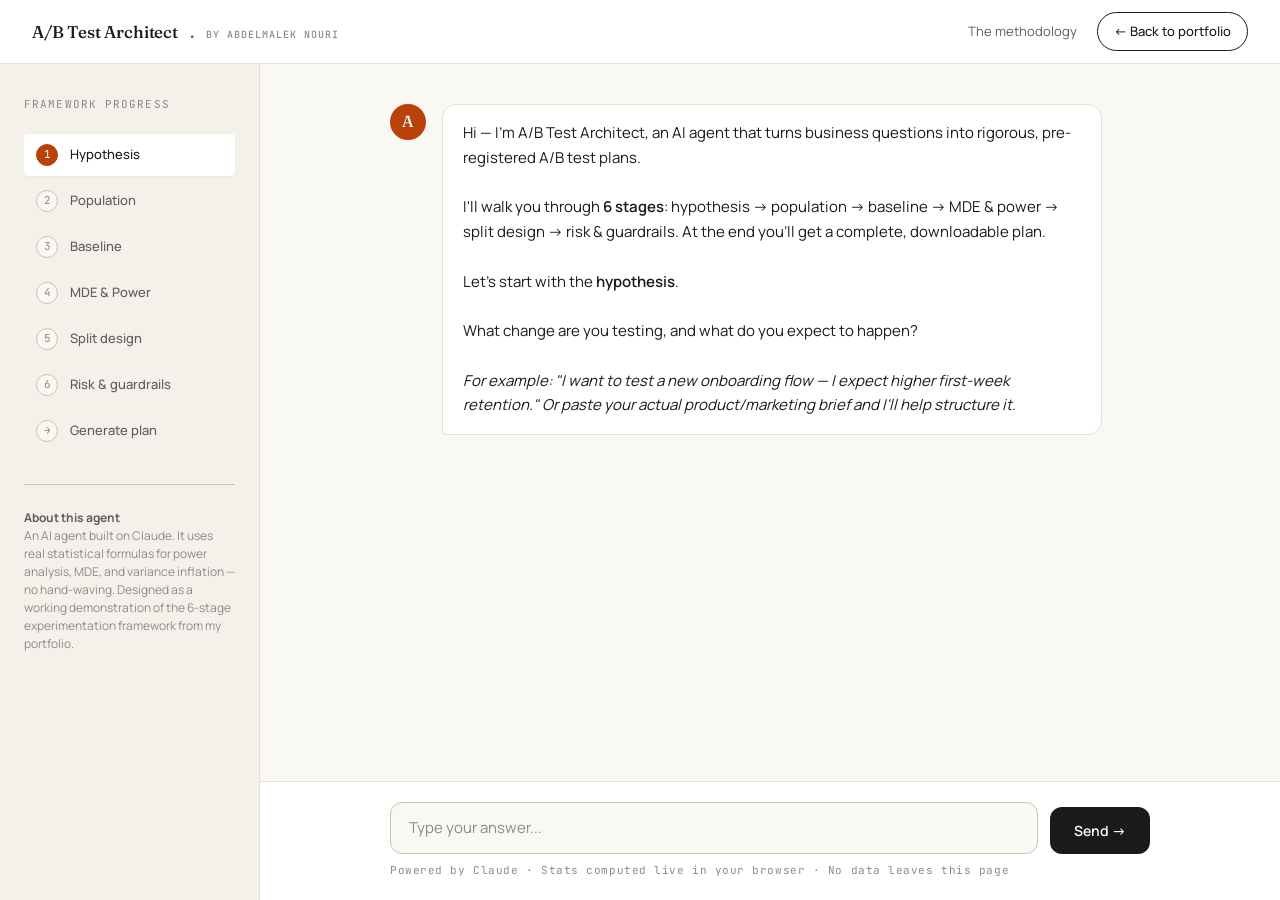
==== tools/abtest-agent.html @ fe830087 "Initial portfolio site" ====
<!DOCTYPE html>
<html lang="en">
<head>
<meta charset="UTF-8">
<meta name="viewport" content="width=device-width, initial-scale=1.0">
<title>A/B Test Architect — Abdelmalek Nouri</title>
<meta name="description" content="AI-powered experiment design agent that turns business questions into rigorous, pre-registered A/B test plans. Built by Abdelmalek Nouri.">
<link rel="preconnect" href="https://fonts.googleapis.com">
<link rel="preconnect" href="https://fonts.gstatic.com" crossorigin>
<link href="https://fonts.googleapis.com/css2?family=Fraunces:opsz,wght@9..144,300;9..144,400;9..144,500;9..144,600&family=Manrope:wght@300;400;500;600;700&family=JetBrains+Mono:wght@400;500;600&display=swap" rel="stylesheet">
<style>
  :root {
    --bg: #FAF8F3;
    --bg-elev: #FFFFFF;
    --bg-card: #F4F1EA;
    --bg-agent: #FFFFFF;
    --bg-user: #1B1A17;
    --text-1: #1A1A1A;
    --text-2: #5C5C5A;
    --text-3: #8B8B86;
    --text-inverse: #FAF8F3;
    --line: #E5E1D6;
    --line-strong: #C9C4B4;
    --accent: #B8410C;
    --accent-soft: #FBE9DD;
    --accent-deep: #8B2E07;
    --teal: #265E50;
    --teal-soft: #DCEAE3;
    --plum: #6B2D5C;
    --plum-soft: #EBDDE6;
    --olive: #6B5B2D;
    --olive-soft: #EFE8DA;
    --shadow-sm: 0 1px 2px rgba(20, 18, 12, 0.04);
    --shadow-md: 0 4px 16px rgba(20, 18, 12, 0.06);
    --shadow-lg: 0 24px 60px rgba(20, 18, 12, 0.12);
    --display: 'Fraunces', Georgia, serif;
    --sans: 'Manrope', -apple-system, BlinkMacSystemFont, system-ui, sans-serif;
    --mono: 'JetBrains Mono', 'SF Mono', Consolas, monospace;
  }
  * { margin: 0; padding: 0; box-sizing: border-box; }
  html, body { height: 100%; }
  body {
    font-family: var(--sans);
    background: var(--bg);
    color: var(--text-1);
    line-height: 1.6;
    -webkit-font-smoothing: antialiased;
    overflow: hidden;
  }

  /* ─── Layout shell ──────────────────────────────────────── */
  .app {
    display: grid;
    grid-template-columns: 260px 1fr;
    grid-template-rows: 64px 1fr;
    height: 100vh;
    overflow: hidden;
  }
  @media (max-width: 880px) {
    .app { grid-template-columns: 1fr; grid-template-rows: 64px auto 1fr; }
  }

  /* ─── Top bar ──────────────────────────────────────────── */
  .topbar {
    grid-column: 1 / -1;
    display: flex; align-items: center; justify-content: space-between;
    padding: 0 32px;
    background: var(--bg-elev);
    border-bottom: 1px solid var(--line);
  }
  .brand {
    font-family: var(--display);
    font-weight: 500; font-size: 17px;
    letter-spacing: -0.01em;
    color: var(--text-1);
    text-decoration: none;
    display: flex; align-items: baseline; gap: 12px;
  }
  .brand-mark { color: var(--accent); }
  .brand-sub {
    font-family: var(--mono); font-size: 10px;
    color: var(--text-3); letter-spacing: 0.1em;
    text-transform: uppercase;
  }
  .topbar-actions { display: flex; align-items: center; gap: 20px; }
  .topbar-link {
    font-size: 13px; color: var(--text-2); text-decoration: none;
    transition: color 0.2s;
  }
  .topbar-link:hover { color: var(--accent); }
  .topbar-cta {
    padding: 8px 16px; border: 1px solid var(--text-1);
    border-radius: 100px; color: var(--text-1);
    font-size: 13px; font-weight: 500;
    text-decoration: none;
    transition: all 0.2s;
  }
  .topbar-cta:hover { background: var(--text-1); color: var(--bg); }

  /* ─── Sidebar (stage progress) ─────────────────────────── */
  .sidebar {
    background: var(--bg-card);
    border-right: 1px solid var(--line);
    padding: 32px 24px;
    overflow-y: auto;
  }
  @media (max-width: 880px) {
    .sidebar {
      border-right: none; border-bottom: 1px solid var(--line);
      padding: 16px 24px;
    }
  }
  .sidebar-title {
    font-family: var(--mono); font-size: 11px;
    letter-spacing: 0.1em; text-transform: uppercase;
    color: var(--text-3); margin-bottom: 20px;
  }
  .stages { display: flex; flex-direction: column; gap: 4px; }
  @media (max-width: 880px) {
    .stages { flex-direction: row; gap: 6px; overflow-x: auto; }
  }
  .stage {
    display: flex; align-items: center; gap: 12px;
    padding: 10px 12px;
    border-radius: 4px;
    font-size: 13px;
    color: var(--text-2);
    transition: all 0.25s;
    flex-shrink: 0;
  }
  .stage-num {
    font-family: var(--mono); font-size: 11px;
    width: 22px; height: 22px;
    border-radius: 100%;
    display: flex; align-items: center; justify-content: center;
    background: var(--bg);
    border: 1px solid var(--line-strong);
    color: var(--text-3);
    flex-shrink: 0;
    transition: all 0.25s;
  }
  .stage-label { font-weight: 500; }
  .stage.done .stage-num {
    background: var(--teal); color: var(--bg);
    border-color: var(--teal);
  }
  .stage.done { color: var(--text-2); }
  .stage.done .stage-num::before { content: '✓'; font-family: var(--sans); }
  .stage.done .stage-num-text { display: none; }
  .stage.active {
    background: var(--bg-elev);
    color: var(--text-1);
    box-shadow: var(--shadow-sm);
  }
  .stage.active .stage-num {
    background: var(--accent); color: var(--bg);
    border-color: var(--accent);
  }

  .sidebar-footer {
    margin-top: 32px;
    padding-top: 24px;
    border-top: 1px solid var(--line-strong);
    font-size: 12px; line-height: 1.5;
    color: var(--text-3);
  }
  .sidebar-footer strong { color: var(--text-2); }
  @media (max-width: 880px) { .sidebar-footer { display: none; } }

  /* ─── Chat area ────────────────────────────────────────── */
  .chat-wrap {
    display: flex; flex-direction: column;
    background: var(--bg);
    overflow: hidden;
  }
  .chat-scroll {
    flex: 1;
    overflow-y: auto;
    padding: 40px 8% 24px;
  }
  @media (max-width: 880px) { .chat-scroll { padding: 24px 20px; } }

  .msg {
    max-width: 760px;
    margin: 0 auto 20px;
    animation: msgIn 0.4s cubic-bezier(0.2, 0.8, 0.2, 1);
  }
  @keyframes msgIn {
    from { opacity: 0; transform: translateY(8px); }
    to   { opacity: 1; transform: translateY(0); }
  }

  .msg-agent { display: flex; gap: 16px; }
  .msg-user  { display: flex; gap: 16px; justify-content: flex-end; }

  .avatar {
    width: 36px; height: 36px;
    border-radius: 100%;
    display: flex; align-items: center; justify-content: center;
    flex-shrink: 0;
    font-family: var(--display);
    font-weight: 500; font-size: 16px;
    letter-spacing: -0.02em;
  }
  .avatar-agent {
    background: var(--accent); color: var(--bg);
  }
  .avatar-user {
    background: var(--bg-user); color: var(--bg);
    font-family: var(--mono); font-size: 13px;
  }

  .bubble {
    padding: 16px 20px;
    border-radius: 14px;
    font-size: 15px;
    line-height: 1.65;
    max-width: 660px;
  }
  .bubble-agent {
    background: var(--bg-agent);
    color: var(--text-1);
    border: 1px solid var(--line);
    border-bottom-left-radius: 4px;
  }
  .bubble-user {
    background: var(--bg-user);
    color: var(--text-inverse);
    border-bottom-right-radius: 4px;
  }
  .bubble p { margin: 0 0 10px; }
  .bubble p:last-child { margin-bottom: 0; }
  .bubble strong { font-weight: 600; }
  .bubble em { font-style: italic; }
  .bubble code {
    font-family: var(--mono); font-size: 0.9em;
    background: var(--bg-card);
    padding: 2px 6px; border-radius: 3px;
    border: 1px solid var(--line);
  }
  .bubble-user code {
    background: rgba(255,255,255,0.08);
    border-color: rgba(255,255,255,0.12);
    color: var(--text-inverse);
  }
  .bubble ul, .bubble ol { margin: 8px 0 8px 22px; padding: 0; }
  .bubble li { margin-bottom: 4px; }

  /* ─── Interactive widgets inside bubbles ───────────────── */
  .widget {
    margin-top: 14px; padding-top: 14px;
    border-top: 1px solid var(--line);
  }
  .widget-title {
    font-family: var(--mono); font-size: 11px;
    letter-spacing: 0.1em; text-transform: uppercase;
    color: var(--text-3); margin-bottom: 12px;
  }

  /* Quick choice chips */
  .chip-row { display: flex; flex-wrap: wrap; gap: 8px; }
  .chip {
    padding: 10px 16px;
    background: var(--bg);
    border: 1px solid var(--line-strong);
    border-radius: 100px;
    font-size: 13px;
    font-weight: 500;
    color: var(--text-1);
    cursor: pointer;
    transition: all 0.15s;
    font-family: inherit;
  }
  .chip:hover {
    border-color: var(--accent); color: var(--accent);
  }
  .chip:disabled { opacity: 0.4; cursor: not-allowed; }

  /* Stats table */
  .stats-table {
    width: 100%;
    margin: 8px 0 14px;
    font-size: 13px;
    border-collapse: collapse;
  }
  .stats-table th {
    text-align: left;
    font-family: var(--mono); font-size: 11px;
    letter-spacing: 0.05em; text-transform: uppercase;
    color: var(--text-3); font-weight: 500;
    padding: 8px 12px;
    border-bottom: 1px solid var(--line);
  }
  .stats-table td {
    padding: 10px 12px;
    border-bottom: 1px solid var(--line);
    vertical-align: top;
  }
  .stats-table tr:last-child td { border-bottom: none; }
  .stats-table .num {
    font-family: var(--mono); font-weight: 500;
    color: var(--text-1);
  }
  .stats-table .verdict-ok { color: var(--teal); font-weight: 600; }
  .stats-table .verdict-warn { color: var(--olive); font-weight: 600; }
  .stats-table .verdict-bad { color: var(--accent); font-weight: 600; }

  .pull-figure {
    display: flex; align-items: baseline; gap: 14px;
    margin: 16px 0;
    padding: 14px 18px;
    background: var(--accent-soft);
    border-left: 3px solid var(--accent);
    border-radius: 4px;
  }
  .pull-figure-num {
    font-family: var(--display); font-weight: 400;
    font-size: 32px; line-height: 1;
    color: var(--accent);
    letter-spacing: -0.02em;
  }
  .pull-figure-label {
    font-size: 13px; color: var(--text-1); flex: 1;
  }

  /* ─── Composer ─────────────────────────────────────────── */
  .composer {
    border-top: 1px solid var(--line);
    background: var(--bg-elev);
    padding: 20px 8%;
  }
  @media (max-width: 880px) { .composer { padding: 16px 20px; } }
  .composer-inner {
    max-width: 760px; margin: 0 auto;
    display: flex; gap: 12px;
    align-items: flex-end;
  }
  .composer-textarea {
    flex: 1;
    font-family: inherit; font-size: 15px;
    line-height: 1.5;
    padding: 14px 18px;
    border: 1px solid var(--line-strong);
    border-radius: 12px;
    background: var(--bg);
    color: var(--text-1);
    resize: none;
    max-height: 200px;
    transition: border-color 0.2s;
    min-height: 52px;
  }
  .composer-textarea:focus {
    outline: none; border-color: var(--accent);
  }
  .composer-textarea::placeholder { color: var(--text-3); }
  .composer-send {
    padding: 14px 24px;
    background: var(--text-1);
    color: var(--bg);
    border: none;
    border-radius: 12px;
    font-family: inherit; font-size: 14px; font-weight: 600;
    cursor: pointer;
    transition: all 0.2s;
    white-space: nowrap;
  }
  .composer-send:hover:not(:disabled) {
    background: var(--accent);
    transform: translateY(-1px);
  }
  .composer-send:disabled {
    opacity: 0.4; cursor: not-allowed;
  }
  .composer-hint {
    max-width: 760px; margin: 8px auto 0;
    font-family: var(--mono); font-size: 11px;
    color: var(--text-3);
    letter-spacing: 0.05em;
  }

  /* ─── Typing indicator ─────────────────────────────────── */
  .typing {
    display: inline-flex; gap: 4px;
    padding: 0;
  }
  .typing-dot {
    width: 7px; height: 7px;
    border-radius: 100%;
    background: var(--accent);
    animation: typingBounce 1.2s infinite;
  }
  .typing-dot:nth-child(2) { animation-delay: 0.15s; }
  .typing-dot:nth-child(3) { animation-delay: 0.3s; }
  @keyframes typingBounce {
    0%, 80%, 100% { transform: translateY(0); opacity: 0.4; }
    40% { transform: translateY(-4px); opacity: 1; }
  }

  /* ─── Plan download card ───────────────────────────────── */
  .plan-card {
    margin-top: 14px;
    padding: 24px;
    background: linear-gradient(135deg, var(--accent-soft) 0%, var(--bg-card) 100%);
    border: 1px solid var(--accent);
    border-radius: 8px;
  }
  .plan-card h3 {
    font-family: var(--display); font-weight: 500;
    font-size: 22px; letter-spacing: -0.015em;
    margin-bottom: 8px;
  }
  .plan-card p {
    font-size: 14px; color: var(--text-2);
    margin-bottom: 18px;
  }
  .plan-actions { display: flex; gap: 12px; flex-wrap: wrap; }
  .plan-btn {
    padding: 12px 20px;
    background: var(--text-1);
    color: var(--bg);
    border: none;
    border-radius: 100px;
    font-family: inherit; font-size: 13px; font-weight: 600;
    cursor: pointer;
    transition: all 0.2s;
    display: inline-flex; align-items: center; gap: 8px;
    text-decoration: none;
  }
  .plan-btn:hover { background: var(--accent); }
  .plan-btn.secondary {
    background: transparent;
    color: var(--text-1);
    border: 1px solid var(--text-1);
  }
  .plan-btn.secondary:hover {
    background: var(--text-1); color: var(--bg);
  }

  /* ─── Error message ────────────────────────────────────── */
  .error-banner {
    background: #FDEAEA; color: var(--accent-deep);
    border: 1px solid #F5C2C2;
    padding: 10px 14px; border-radius: 6px;
    font-size: 13px;
    margin: 8px 0;
  }

  /* Scrollbar */
  ::-webkit-scrollbar { width: 8px; height: 8px; }
  ::-webkit-scrollbar-track { background: transparent; }
  ::-webkit-scrollbar-thumb { background: var(--line-strong); border-radius: 4px; }
  ::-webkit-scrollbar-thumb:hover { background: var(--text-3); }
</style>
</head>
<body>

<div class="app">

  <!-- TOPBAR -->
  <div class="topbar">
    <a href="../index.html" class="brand">
      A/B Test Architect<span class="brand-mark">.</span>
      <span class="brand-sub">by Abdelmalek Nouri</span>
    </a>
    <div class="topbar-actions">
      <a href="../projects/reactivation.html" class="topbar-link">The methodology</a>
      <a href="../index.html" class="topbar-cta">← Back to portfolio</a>
    </div>
  </div>

  <!-- SIDEBAR -->
  <aside class="sidebar">
    <div class="sidebar-title">Framework progress</div>
    <div class="stages" id="stages">
      <div class="stage active" data-stage="hypothesis">
        <div class="stage-num"><span class="stage-num-text">1</span></div>
        <div class="stage-label">Hypothesis</div>
      </div>
      <div class="stage" data-stage="population">
        <div class="stage-num"><span class="stage-num-text">2</span></div>
        <div class="stage-label">Population</div>
      </div>
      <div class="stage" data-stage="baseline">
        <div class="stage-num"><span class="stage-num-text">3</span></div>
        <div class="stage-label">Baseline</div>
      </div>
      <div class="stage" data-stage="mde">
        <div class="stage-num"><span class="stage-num-text">4</span></div>
        <div class="stage-label">MDE &amp; Power</div>
      </div>
      <div class="stage" data-stage="split">
        <div class="stage-num"><span class="stage-num-text">5</span></div>
        <div class="stage-label">Split design</div>
      </div>
      <div class="stage" data-stage="risk">
        <div class="stage-num"><span class="stage-num-text">6</span></div>
        <div class="stage-label">Risk &amp; guardrails</div>
      </div>
      <div class="stage" data-stage="plan">
        <div class="stage-num"><span class="stage-num-text">→</span></div>
        <div class="stage-label">Generate plan</div>
      </div>
    </div>

    <div class="sidebar-footer">
      <strong>About this agent</strong><br>
      An AI agent built on Claude. It uses real statistical formulas for power analysis, MDE, and variance inflation — no hand-waving. Designed as a working demonstration of the 6-stage experimentation framework from my portfolio.
    </div>
  </aside>

  <!-- CHAT -->
  <div class="chat-wrap">
    <div class="chat-scroll" id="chat"></div>

    <div class="composer">
      <div class="composer-inner">
        <textarea
          id="input"
          class="composer-textarea"
          placeholder="Type your answer..."
          rows="1"
        ></textarea>
        <button id="send" class="composer-send">Send →</button>
      </div>
      <div class="composer-hint">Powered by Claude · Stats computed live in your browser · No data leaves this page</div>
    </div>
  </div>

</div>

<script>
// ═══════════════════════════════════════════════════════════════
//  STATE
// ═══════════════════════════════════════════════════════════════

const state = {
  stage: 'hypothesis',
  expertise: null,           // 'beginner' | 'expert'
  hypothesis: null,          // { change, expected_outcome, metric }
  population: null,          // { description, total_pool, daily_eligible, unit }
  baseline: null,            // { value, type } where type = 'proportion' | 'continuous'
  mde: null,                 // { value, sample_size, duration_days }
  split: null,               // { treatment_pct, vif, adj_sample, adj_duration }
  risk: null,                // { worst_case, guardrail_metric, kill_switch }
  history: []                // chat messages [{ role, content }]
};

const STAGES = ['hypothesis', 'population', 'baseline', 'mde', 'split', 'risk', 'plan'];

// ═══════════════════════════════════════════════════════════════
//  STATISTICS  (real computation, no LLM math)
// ═══════════════════════════════════════════════════════════════

// Inverse normal CDF approximation (Beasley-Springer/Moro)
function invNorm(p) {
  const a1 = -39.6968302866538, a2 = 220.946098424521, a3 = -275.928510446969;
  const a4 = 138.357751867269, a5 = -30.6647980661472, a6 = 2.50662827745924;
  const b1 = -54.4760987982241, b2 = 161.585836858041, b3 = -155.698979859887;
  const b4 = 66.8013118877197, b5 = -13.2806815528857;
  const c1 = -0.00778489400243029, c2 = -0.322396458041136, c3 = -2.40075827716184;
  const c4 = -2.54973253934373, c5 = 4.37466414146497, c6 = 2.93816398269878;
  const d1 = 0.00778469570904146, d2 = 0.32246712907004, d3 = 2.445134137143;
  const d4 = 3.75440866190742;
  const plow = 0.02425, phigh = 1 - plow;
  let q, r;
  if (p < plow) {
    q = Math.sqrt(-2 * Math.log(p));
    return (((((c1*q+c2)*q+c3)*q+c4)*q+c5)*q+c6) / ((((d1*q+d2)*q+d3)*q+d4)*q+1);
  }
  if (p <= phigh) {
    q = p - 0.5; r = q*q;
    return (((((a1*r+a2)*r+a3)*r+a4)*r+a5)*r+a6)*q / (((((b1*r+b2)*r+b3)*r+b4)*r+b5)*r+1);
  }
  q = Math.sqrt(-2 * Math.log(1-p));
  return -(((((c1*q+c2)*q+c3)*q+c4)*q+c5)*q+c6) / ((((d1*q+d2)*q+d3)*q+d4)*q+1);
}

// Two-proportion sample size per arm: 50/50, two-sided, alpha=0.05, power=0.80
function sampleSizeProportions(p1, mde, alpha=0.05, power=0.80) {
  const p2 = p1 + mde;
  if (p2 <= 0 || p2 >= 1) return Infinity;
  const zAlpha = invNorm(1 - alpha/2);
  const zBeta  = invNorm(power);
  const pBar = (p1 + p2) / 2;
  const num = Math.pow(
    zAlpha * Math.sqrt(2 * pBar * (1 - pBar)) +
    zBeta  * Math.sqrt(p1 * (1 - p1) + p2 * (1 - p2)),
    2
  );
  return Math.ceil(num / Math.pow(mde, 2));
}

// Continuous outcome sample size (Welch-style approximation, equal SD)
function sampleSizeContinuous(mean, sd, mde, alpha=0.05, power=0.80) {
  const zAlpha = invNorm(1 - alpha/2);
  const zBeta  = invNorm(power);
  const effectSize = mde / sd;
  return Math.ceil(2 * Math.pow((zAlpha + zBeta) / effectSize, 2));
}

// Variance inflation factor for non-50/50 split
function varianceInflation(treatmentPct) {
  const p = treatmentPct / 100;
  return 1 / (4 * p * (1 - p));
}

// Duration in days given total sample and daily eligible users
function durationDays(totalSample, dailyEligible) {
  if (!dailyEligible || dailyEligible <= 0) return null;
  return Math.ceil(totalSample / dailyEligible);
}

// Build the MDE trade-off table for the current baseline
function buildMdeTable(baseline, baselineType, dailyEligible) {
  const baseAbsoluteMdes = baselineType === 'proportion'
    ? [0.005, 0.01, 0.02, 0.03, 0.05]
    : null;
  const relativeMdes = baselineType === 'proportion'
    ? null
    : [0.02, 0.05, 0.10, 0.15, 0.25];

  const rows = [];
  if (baselineType === 'proportion') {
    baseAbsoluteMdes.forEach(mde => {
      const nPerArm = sampleSizeProportions(baseline, mde);
      const total = nPerArm * 2;
      const days = durationDays(total, dailyEligible);
      rows.push({
        mdeLabel: `+${(mde * 100).toFixed(mde < 0.01 ? 1 : 0)}pp (to ${((baseline + mde) * 100).toFixed(1)}%)`,
        mdeValue: mde,
        nPerArm,
        total,
        days,
        relativeLift: ((mde / baseline) * 100).toFixed(0) + '%'
      });
    });
  } else {
    relativeMdes.forEach(relMde => {
      const absMde = baseline * relMde;
      const sd = baseline * 0.5; // crude default; real impl asks for SD
      const nPerArm = sampleSizeContinuous(baseline, sd, absMde);
      const total = nPerArm * 2;
      const days = durationDays(total, dailyEligible);
      rows.push({
        mdeLabel: `+${(relMde * 100).toFixed(0)}% relative`,
        mdeValue: absMde,
        nPerArm,
        total,
        days,
        relativeLift: (relMde * 100).toFixed(0) + '%'
      });
    });
  }
  return rows;
}

// ═══════════════════════════════════════════════════════════════
//  RENDERING
// ═══════════════════════════════════════════════════════════════

const chatEl = document.getElementById('chat');
const inputEl = document.getElementById('input');
const sendBtn = document.getElementById('send');

function escape(html) {
  return html
    .replace(/&/g, '&amp;')
    .replace(/</g, '&lt;')
    .replace(/>/g, '&gt;');
}

function renderMarkdownInline(text) {
  // Light markdown: bold, italic, inline code
  return escape(text)
    .replace(/\*\*([^*]+)\*\*/g, '<strong>$1</strong>')
    .replace(/\*([^*]+)\*/g, '<em>$1</em>')
    .replace(/`([^`]+)`/g, '<code>$1</code>')
    .replace(/\n/g, '<br>');
}

function addMessage(role, content, widget) {
  const wrap = document.createElement('div');
  wrap.className = 'msg msg-' + role;

  const avatar = document.createElement('div');
  avatar.className = 'avatar avatar-' + role;
  avatar.textContent = role === 'agent' ? 'A' : 'You';

  const bubble = document.createElement('div');
  bubble.className = 'bubble bubble-' + role;
  bubble.innerHTML = renderMarkdownInline(content);

  if (widget) {
    const w = document.createElement('div');
    w.className = 'widget';
    w.innerHTML = widget;
    bubble.appendChild(w);
  }

  if (role === 'agent') {
    wrap.appendChild(avatar);
    wrap.appendChild(bubble);
  } else {
    wrap.appendChild(bubble);
    wrap.appendChild(avatar);
  }
  chatEl.appendChild(wrap);
  chatEl.scrollTop = chatEl.scrollHeight;
  return bubble;
}

function addTypingIndicator() {
  const wrap = document.createElement('div');
  wrap.className = 'msg msg-agent';
  wrap.id = 'typing-indicator';
  wrap.innerHTML = `
    <div class="avatar avatar-agent">A</div>
    <div class="bubble bubble-agent">
      <div class="typing">
        <span class="typing-dot"></span>
        <span class="typing-dot"></span>
        <span class="typing-dot"></span>
      </div>
    </div>`;
  chatEl.appendChild(wrap);
  chatEl.scrollTop = chatEl.scrollHeight;
}

function removeTypingIndicator() {
  const el = document.getElementById('typing-indicator');
  if (el) el.remove();
}

function setActiveStage(stage) {
  state.stage = stage;
  document.querySelectorAll('.stage').forEach(el => {
    const s = el.dataset.stage;
    const idx = STAGES.indexOf(s);
    const cur = STAGES.indexOf(stage);
    el.classList.toggle('active', s === stage);
    el.classList.toggle('done', idx < cur);
  });
}

// ═══════════════════════════════════════════════════════════════
//  CLAUDE API
// ═══════════════════════════════════════════════════════════════

const SYSTEM_PROMPT = `You are A/B Test Architect, an expert experimentation coach. You help users design rigorous, statistically valid A/B tests by walking them through a 6-stage framework. You are the work of Abdelmalek Nouri, a senior data scientist who built this as a portfolio piece.

Your tone: warm but precise. You're a coach, not a chatbot. Ask ONE focused question per turn. If the user gives a sloppy or ambiguous answer, push back gently and ask them to refine.

When the user is technical, use proper statistical terminology (MDE, power, alpha, variance, etc.). When they're not, explain in plain language with analogies. Detect this from their first message.

The 6 stages are:
1. Hypothesis: "X causes Y, measured by Z"
2. Population: who's eligible, how many users, what's the unit of analysis
3. Baseline: current value of the primary metric
4. MDE & Power: trade-off between detectable effect / sample / duration
5. Split: variance-inflation cost of non-50/50 splits
6. Risk: worst-case planning + guardrails + kill switch

CRITICAL: When you have enough info to advance a stage, end your message with a JSON block like:
\`\`\`json
{"stage_complete": true, "data": { ...extracted info... }}
\`\`\`
Otherwise, just ask the next clarifying question — no JSON.

For each stage's "data" field:
- hypothesis: {"change": "...", "expected_outcome": "...", "primary_metric": "..."}
- population: {"description": "...", "total_pool": number, "daily_eligible": number, "unit": "user|session|trip|order"}
- baseline: {"value": number, "type": "proportion|continuous", "unit": "pct|currency|count"}
  · For proportion, value is between 0 and 1 (e.g. 0.15 for 15%)
  · If user gives "15%" extract 0.15
- mde: leave the agent stage to the host JS (just gather user's preferred MDE choice when shown the table)
- split: {"treatment_pct": number}  (number between 5 and 95)
- risk: {"worst_case": "...", "guardrail_metric": "...", "kill_switch": "..."}

NEVER do statistical computation yourself — the host page computes sample sizes, MDE tables, and variance inflation. Just collect inputs and present results from the host.

Keep responses under 120 words. Be conversational, not bureaucratic.`;

async function callClaude(userMessage) {
  state.history.push({ role: 'user', content: userMessage });
  addTypingIndicator();

  // Inject a stage hint as a synthetic system note appended to the latest user turn
  const stageHint = `[Current stage: ${state.stage}. Collected so far: ${JSON.stringify({
    expertise: state.expertise,
    hypothesis: state.hypothesis,
    population: state.population,
    baseline: state.baseline,
    mde: state.mde,
    split: state.split,
    risk: state.risk
  })}]`;

  const messagesForApi = state.history.map((m, i) => {
    if (i === state.history.length - 1 && m.role === 'user') {
      return { role: 'user', content: m.content + '\n\n' + stageHint };
    }
    return m;
  });

  try {
    const response = await fetch("/.netlify/functions/anthropic-proxy", {
      method: "POST",
      headers: { "Content-Type": "application/json" },
      body: JSON.stringify({
        model: "claude-sonnet-4-20250514",
        max_tokens: 1000,
        system: SYSTEM_PROMPT,
        messages: messagesForApi
      })
    });
    const data = await response.json();
    removeTypingIndicator();

    if (!response.ok) {
      addMessage('agent', `I hit an API error. ${data.error?.message || 'Please try again.'}`);
      return null;
    }

    const text = data.content.filter(c => c.type === 'text').map(c => c.text).join('\n');
    return text;
  } catch (err) {
    removeTypingIndicator();
    addMessage('agent', `Network error: ${err.message}. Please retry.`);
    return null;
  }
}

// Parse agent response: extract message body + JSON if present
function parseAgentResponse(text) {
  const jsonMatch = text.match(/```json\s*([\s\S]*?)```/);
  let body = text;
  let payload = null;
  if (jsonMatch) {
    body = text.replace(/```json\s*[\s\S]*?```/, '').trim();
    try {
      payload = JSON.parse(jsonMatch[1].trim());
    } catch (e) {
      console.warn('JSON parse failed', e);
    }
  }
  // Also push the raw assistant reply to history so the model sees it next turn
  state.history.push({ role: 'assistant', content: text });
  return { body, payload };
}

// ═══════════════════════════════════════════════════════════════
//  STAGE TRANSITIONS
// ═══════════════════════════════════════════════════════════════

function advanceStage(payload) {
  // Persist the data into state, then move to next stage
  switch (state.stage) {
    case 'hypothesis':
      state.hypothesis = payload.data;
      setActiveStage('population');
      break;
    case 'population':
      state.population = payload.data;
      setActiveStage('baseline');
      break;
    case 'baseline':
      state.baseline = payload.data;
      setActiveStage('mde');
      // After baseline is collected, compute MDE table and present it
      setTimeout(presentMdeTable, 200);
      return;
    case 'mde':
      // Handled by the MDE widget choice, not via LLM JSON
      break;
    case 'split':
      state.split = { treatment_pct: payload.data.treatment_pct };
      computeSplitImpact();
      setActiveStage('risk');
      break;
    case 'risk':
      state.risk = payload.data;
      setActiveStage('plan');
      setTimeout(generatePlan, 400);
      return;
  }
}

// ═══════════════════════════════════════════════════════════════
//  WIDGETS: MDE TABLE
// ═══════════════════════════════════════════════════════════════

function presentMdeTable() {
  const baseline = state.baseline.value;
  const baselineType = state.baseline.type;
  const dailyEligible = state.population.daily_eligible;

  const rows = buildMdeTable(baseline, baselineType, dailyEligible);

  let table = `
    <div class="widget-title">Sample-size × Duration trade-off</div>
    <table class="stats-table">
      <thead>
        <tr>
          <th>Detect (MDE)</th>
          <th>Per arm</th>
          <th>Total</th>
          <th>Days at current traffic</th>
          <th>Verdict</th>
        </tr>
      </thead>
      <tbody>`;
  rows.forEach((r, i) => {
    const totalPool = state.population.total_pool || Infinity;
    let verdict, vclass;
    if (r.total > totalPool) { verdict = 'population too small'; vclass = 'verdict-bad'; }
    else if (r.days && r.days > 120) { verdict = 'too slow'; vclass = 'verdict-warn'; }
    else if (r.days && r.days > 60) { verdict = 'workable'; vclass = 'verdict-warn'; }
    else { verdict = 'feasible'; vclass = 'verdict-ok'; }
    table += `
      <tr>
        <td><strong>${r.mdeLabel}</strong><br><span style="font-size:11px;color:var(--text-3);font-family:var(--mono)">${r.relativeLift} relative lift</span></td>
        <td class="num">${r.nPerArm === Infinity ? '—' : r.nPerArm.toLocaleString()}</td>
        <td class="num">${r.total === Infinity ? '—' : r.total.toLocaleString()}</td>
        <td class="num">${r.days === null ? '—' : r.days + ' days'}</td>
        <td class="${vclass}">${verdict}</td>
      </tr>`;
  });
  table += `</tbody></table>`;
  table += `<div class="widget-title" style="margin-top:14px">Pick the MDE that matches your business need</div>`;
  table += `<div class="chip-row">`;
  rows.forEach((r, i) => {
    table += `<button class="chip" data-mde-idx="${i}">${r.mdeLabel}</button>`;
  });
  table += `</div>`;

  const message = `Here's the trade-off matrix for your test. Smaller effects need more sample → more time. Larger effects need less, but you'd miss subtle changes.

**Pick the smallest effect you'd actually care about** — that determines your sample size.`;

  addMessage('agent', message, table);

  // Attach handlers
  chatEl.querySelectorAll('.chip[data-mde-idx]').forEach((btn, i) => {
    btn.addEventListener('click', () => {
      const r = rows[parseInt(btn.dataset.mdeIdx)];
      state.mde = {
        value: r.mdeValue,
        sample_size_per_arm: r.nPerArm,
        total_sample: r.total,
        duration_days: r.days,
        label: r.mdeLabel
      };
      addMessage('user', `MDE: ${r.mdeLabel}`);
      // Disable chips
      chatEl.querySelectorAll('.chip[data-mde-idx]').forEach(b => b.disabled = true);
      btn.style.background = 'var(--accent)';
      btn.style.color = 'var(--bg)';
      btn.style.borderColor = 'var(--accent)';
      setActiveStage('split');
      // Now move to split via Claude
      askSplitQuestion();
    });
  });
}

async function askSplitQuestion() {
  const message = `Locked in **${state.mde.label}** — that needs ${state.mde.total_sample.toLocaleString()} users total, about ${state.mde.duration_days} days.

Now the split. Stakeholders often want treatment-heavy splits ("more users see the change"). But 50/50 is statistically optimal — every deviation costs you sample size.

What split are you considering? (e.g., 50/50, 60/40, 80/20, 90/10)`;
  addMessage('agent', message);
  state.history.push({ role: 'assistant', content: message });
}

// ═══════════════════════════════════════════════════════════════
//  WIDGETS: SPLIT IMPACT
// ═══════════════════════════════════════════════════════════════

function computeSplitImpact() {
  const tp = state.split.treatment_pct;
  const vif = varianceInflation(tp);
  const adjSample = Math.ceil(state.mde.total_sample * vif);
  const adjDuration = durationDays(adjSample, state.population.daily_eligible);

  state.split.vif = vif;
  state.split.adj_sample = adjSample;
  state.split.adj_duration = adjDuration;

  const widget = `
    <div class="widget-title">Cost of ${tp}/${100-tp} split vs 50/50</div>
    <table class="stats-table">
      <tbody>
        <tr><td>Variance inflation factor</td><td class="num">${vif.toFixed(2)}×</td></tr>
        <tr><td>Sample needed (vs ${state.mde.total_sample.toLocaleString()} at 50/50)</td><td class="num">${adjSample.toLocaleString()}</td></tr>
        <tr><td>Duration (vs ${state.mde.duration_days} days at 50/50)</td><td class="num">${adjDuration || '—'} days</td></tr>
      </tbody>
    </table>
    ${vif > 1.5 ? `<div class="pull-figure"><div class="pull-figure-num">${((vif - 1) * 100).toFixed(0)}%</div><div class="pull-figure-label">more sample required than a 50/50 split. Worth it only if treatment-heavy exposure is operationally critical.</div></div>` : ''}
  `;

  let verdict;
  if (vif <= 1.1) verdict = `That's close to optimal — only ${((vif-1)*100).toFixed(0)}% sample-size penalty. Good choice.`;
  else if (vif <= 1.5) verdict = `Reasonable trade-off — ${((vif-1)*100).toFixed(0)}% extra sample for treatment-heavy exposure.`;
  else if (vif <= 2.0) verdict = `Substantial cost — you'll need ${((vif-1)*100).toFixed(0)}% more sample. Is the operational reason worth it?`;
  else verdict = `Very expensive — ${((vif-1)*100).toFixed(0)}% more sample. I'd push back hard unless there's a strong operational reason.`;

  addMessage('agent', verdict, widget);
}

// ═══════════════════════════════════════════════════════════════
//  PLAN GENERATION
// ═══════════════════════════════════════════════════════════════

async function generatePlan() {
  addMessage('agent', `All six stages are done. Generating your pre-registered analysis plan now — this might take a few seconds.`);
  addTypingIndicator();

  // Build the plan in pure JS (deterministic) — but ask Claude to write a clean preamble paragraph
  const planSummary = {
    hypothesis: state.hypothesis,
    population: state.population,
    baseline: state.baseline,
    mde: state.mde,
    split: state.split,
    risk: state.risk
  };

  let preamble = '';
  try {
    const response = await fetch("/.netlify/functions/anthropic-proxy", {
      method: "POST",
      headers: { "Content-Type": "application/json" },
      body: JSON.stringify({
        model: "claude-sonnet-4-20250514",
        max_tokens: 400,
        system: "You write concise, professional A/B test preamble paragraphs (2-3 sentences). No headers, no bullet points, just clean prose summarizing the experiment.",
        messages: [{
          role: "user",
          content: `Write a 2-3 sentence preamble for this experiment plan:\n${JSON.stringify(planSummary, null, 2)}`
        }]
      })
    });
    const data = await response.json();
    if (response.ok) {
      preamble = data.content.filter(c => c.type === 'text').map(c => c.text).join('\n').trim();
    }
  } catch (e) { /* fall through, preamble stays empty */ }

  removeTypingIndicator();

  const planMd = buildPlanMarkdown(preamble);
  state.generatedPlan = planMd;

  const downloadCard = `
    <div class="plan-card">
      <h3>📋 Your pre-registered analysis plan</h3>
      <p>A complete experiment design document, ready to share with your team or paste into your analysis notebook.</p>
      <div class="plan-actions">
        <a class="plan-btn" id="dl-md" href="#">↓ Download Markdown</a>
        <button class="plan-btn secondary" id="show-preview">Preview here</button>
      </div>
    </div>`;

  addMessage('agent', `Done. Your plan is ready below — pre-registered, statistically valid, and reproducible. Download it as a Markdown file or preview it inline.`, downloadCard);

  document.getElementById('dl-md').addEventListener('click', (e) => {
    e.preventDefault();
    downloadPlan(planMd);
  });
  document.getElementById('show-preview').addEventListener('click', () => {
    showPlanPreview(planMd);
  });

  setActiveStage('plan');
  document.querySelectorAll('.stage').forEach(el => el.classList.add('done'));
  document.querySelector('.stage[data-stage="plan"]').classList.add('active');
  inputEl.disabled = true;
  sendBtn.disabled = true;
  inputEl.placeholder = 'All stages complete — plan generated above.';
}

function buildPlanMarkdown(preamble) {
  const ts = new Date().toISOString().slice(0, 10);
  const h = state.hypothesis, p = state.population, b = state.baseline;
  const m = state.mde, s = state.split, r = state.risk;

  const baselineDisplay = b.type === 'proportion'
    ? `${(b.value * 100).toFixed(2)}%`
    : b.value.toString();

  return `# A/B Test Plan — Pre-registered

*Generated ${ts} via A/B Test Architect by Abdelmalek Nouri*

---

${preamble ? `## Preamble\n\n${preamble}\n\n---\n\n` : ''}## 1. Hypothesis

**Change tested:** ${h.change}

**Expected outcome:** ${h.expected_outcome}

**Primary metric:** ${h.primary_metric}

---

## 2. Population & Unit of Analysis

**Eligible population:** ${p.description}

**Total pool:** ${p.total_pool.toLocaleString()} units
**Daily eligible:** ~${p.daily_eligible.toLocaleString()} units/day
**Unit of analysis:** ${p.unit}

---

## 3. Baseline

**Current value of primary metric:** ${baselineDisplay}
**Metric type:** ${b.type}

---

## 4. Minimum Detectable Effect & Sample Size

| Parameter | Value |
|-----------|-------|
| MDE | ${m.label} |
| Required sample (per arm) | ${m.sample_size_per_arm.toLocaleString()} |
| Required sample (total) | ${m.total_sample.toLocaleString()} |
| Expected duration at 50/50 | ${m.duration_days} days |
| Significance level (α) | 0.05 (two-sided) |
| Statistical power | 0.80 |

**Power-analysis assumption:** standard two-proportion (or two-sample t) test, 80% power at α = 0.05.

---

## 5. Split Design

**Allocation:** ${s.treatment_pct}% treatment / ${100 - s.treatment_pct}% control

**Variance inflation factor:** ${s.vif.toFixed(2)}×
**Adjusted total sample required:** ${s.adj_sample.toLocaleString()}
**Adjusted duration:** ${s.adj_duration} days

${s.treatment_pct === 50 ? '*Optimal 50/50 split — no variance penalty.*' : `*Note: ${s.treatment_pct}/${100-s.treatment_pct} split incurs a ${((s.vif - 1) * 100).toFixed(0)}% sample-size penalty vs 50/50.*`}

### Randomization

Deterministic hash-based randomization:

\`\`\`
treatment = (HASH(${p.unit}_id || experiment_id) % 100) < ${s.treatment_pct}
\`\`\`

This guarantees reproducibility — the same unit always lands in the same arm if the experiment is re-run.

---

## 6. Risk & Guardrails

**Worst-case outcome of treatment:** ${r.worst_case}

**Guardrail metric (must not regress):** ${r.guardrail_metric}

**Kill switch / stopping rule:** ${r.kill_switch}

---

## 7. Pre-launch Checklist

- [ ] **Balance check** on pre-experiment covariates before declaring randomization valid
- [ ] **Sample Ratio Mismatch (SRM)** test on day 1 to catch silent randomization bugs
- [ ] **Power-analysis assumptions verified** with current pre-experiment data
- [ ] **Primary metric instrumentation** confirmed end-to-end
- [ ] **Guardrail metric monitoring** in place with alerts

---

## 8. Analysis Plan (locked at launch)

**Primary analysis:**
- Compare primary metric between treatment and control using two-sided test (Welch's t-test for continuous, two-proportion z-test for binary).
- Report point estimate, 95% confidence interval, and p-value.
- Declare success only if (a) p < 0.05 AND (b) effect size ≥ ${m.label} AND (c) guardrail metric did not regress.

**Secondary analyses:**
- Report secondary metrics with Bonferroni or Benjamini-Hochberg correction for multiple testing.
- Pre-specified subgroups only — no post-hoc slicing.

**Exclusion criteria:**
- Units exposed to other experiments that interact with the primary metric.
- Units with corrupted assignment due to operational error.
- Pre-specified bot or fraud filters.

**Caveats:**
- External validity limited to the eligible population and time window of the experiment.
- Results may not generalize to other markets or time periods without re-validation.

---

*This plan is locked. Any deviation must be documented as exploratory and labelled as such in the readout.*
`;
}

function downloadPlan(md) {
  const blob = new Blob([md], { type: 'text/markdown;charset=utf-8' });
  const url = URL.createObjectURL(blob);
  const a = document.createElement('a');
  a.href = url;
  a.download = `ab-test-plan-${new Date().toISOString().slice(0,10)}.md`;
  document.body.appendChild(a);
  a.click();
  document.body.removeChild(a);
  URL.revokeObjectURL(url);
}

function showPlanPreview(md) {
  // Render the markdown in a chat bubble (simple rendering)
  const html = md
    .replace(/^---$/gm, '<hr style="border:none;border-top:1px solid var(--line);margin:14px 0">')
    .replace(/^# (.+)$/gm, '<h2 style="font-family:var(--display);font-weight:500;font-size:24px;margin:0 0 10px;letter-spacing:-0.015em">$1</h2>')
    .replace(/^## (.+)$/gm, '<h3 style="font-family:var(--display);font-weight:500;font-size:18px;margin:18px 0 8px;letter-spacing:-0.01em">$1</h3>')
    .replace(/^### (.+)$/gm, '<h4 style="font-family:var(--display);font-weight:500;font-size:15px;margin:14px 0 6px">$1</h4>')
    .replace(/\*\*([^*]+)\*\*/g, '<strong>$1</strong>')
    .replace(/`([^`]+)`/g, '<code>$1</code>')
    .replace(/^\- \[ \] (.+)$/gm, '<div style="padding-left:20px;position:relative"><span style="position:absolute;left:0">☐</span>$1</div>')
    .replace(/^\- (.+)$/gm, '<div style="padding-left:14px;position:relative"><span style="position:absolute;left:0;color:var(--accent)">·</span>$1</div>')
    .replace(/\n\n/g, '<br><br>');

  addMessage('agent', '', `<div style="max-height:500px;overflow-y:auto;padding-right:8px;font-size:13px;line-height:1.65">${html}</div>`);
}

// ═══════════════════════════════════════════════════════════════
//  MESSAGE LOOP
// ═══════════════════════════════════════════════════════════════

async function handleUserMessage(text) {
  if (!text.trim()) return;
  if (inputEl.disabled) return;

  addMessage('user', text);
  inputEl.value = '';
  inputEl.style.height = 'auto';
  sendBtn.disabled = true;

  const response = await callClaude(text);
  sendBtn.disabled = false;

  if (!response) return;
  const { body, payload } = parseAgentResponse(response);

  if (body) addMessage('agent', body);

  if (payload && payload.stage_complete) {
    advanceStage(payload);
  }
}

// ═══════════════════════════════════════════════════════════════
//  STARTUP
// ═══════════════════════════════════════════════════════════════

function startup() {
  const intro = `Hi — I'm A/B Test Architect, an AI agent that turns business questions into rigorous, pre-registered A/B test plans.

I'll walk you through **6 stages**: hypothesis → population → baseline → MDE & power → split design → risk & guardrails. At the end you'll get a complete, downloadable plan.

Let's start with the **hypothesis**.

What change are you testing, and what do you expect to happen?

*For example: "I want to test a new onboarding flow — I expect higher first-week retention." Or paste your actual product/marketing brief and I'll help structure it.*`;
  addMessage('agent', intro);
  state.history.push({ role: 'assistant', content: intro });
}

sendBtn.addEventListener('click', () => handleUserMessage(inputEl.value));
inputEl.addEventListener('keydown', (e) => {
  if (e.key === 'Enter' && !e.shiftKey) {
    e.preventDefault();
    handleUserMessage(inputEl.value);
  }
});
inputEl.addEventListener('input', () => {
  inputEl.style.height = 'auto';
  inputEl.style.height = Math.min(inputEl.scrollHeight, 200) + 'px';
});

startup();
</script>

</body>
</html>
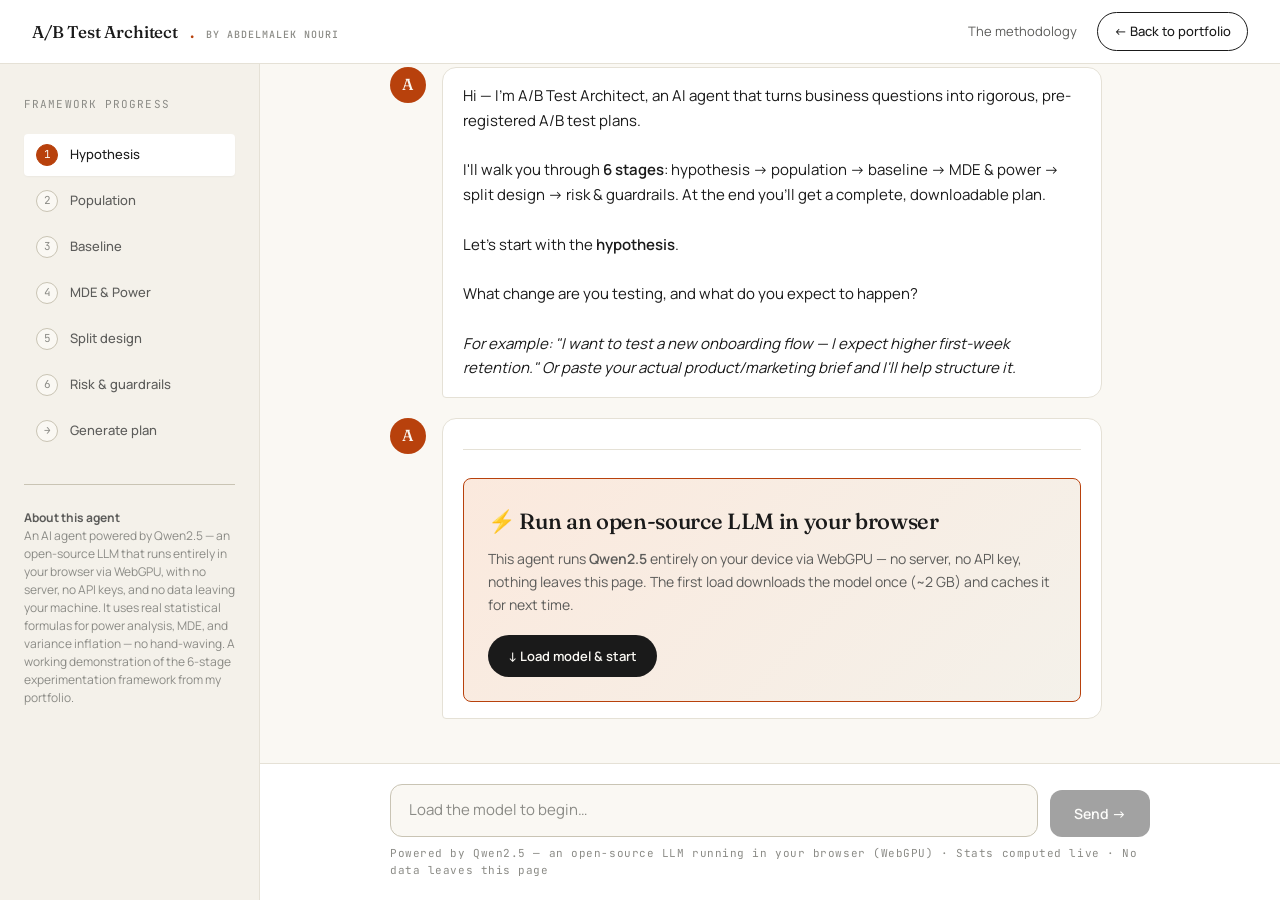
==== commit 980f8306: "A/B-test agent: run open-source Qwen2.5 in-browser via WebLLM (no backend)" ====
--- a/tools/abtest-agent.html
+++ b/tools/abtest-agent.html
@@ -504,7 +504,7 @@
 
     <div class="sidebar-footer">
       <strong>About this agent</strong><br>
-      An AI agent built on Claude. It uses real statistical formulas for power analysis, MDE, and variance inflation — no hand-waving. Designed as a working demonstration of the 6-stage experimentation framework from my portfolio.
+      An AI agent powered by Qwen2.5 — an open-source LLM that runs entirely in your browser via WebGPU, with no server, no API keys, and no data leaving your machine. It uses real statistical formulas for power analysis, MDE, and variance inflation — no hand-waving. A working demonstration of the 6-stage experimentation framework from my portfolio.
     </div>
   </aside>
 
@@ -522,7 +522,7 @@
         ></textarea>
         <button id="send" class="composer-send">Send →</button>
       </div>
-      <div class="composer-hint">Powered by Claude · Stats computed live in your browser · No data leaves this page</div>
+      <div class="composer-hint">Powered by Qwen2.5 — an open-source LLM running in your browser (WebGPU) · Stats computed live · No data leaves this page</div>
     </div>
   </div>
 
@@ -662,6 +662,132 @@
 const inputEl = document.getElementById('input');
 const sendBtn = document.getElementById('send');
 
+// ═══════════════════════════════════════════════════════════════
+//  IN-BROWSER LLM  (WebLLM · open-source model · runs on WebGPU)
+// ═══════════════════════════════════════════════════════════════
+
+const LLM = {
+  version: "0.2.85",
+  preferred: [
+    "Qwen2.5-3B-Instruct-q4f16_1-MLC",
+    "Llama-3.2-3B-Instruct-q4f16_1-MLC",
+    "Qwen2.5-1.5B-Instruct-q4f16_1-MLC",
+    "Llama-3.2-1B-Instruct-q4f16_1-MLC"
+  ],
+  engine: null,
+  enginePromise: null,
+  modelId: null
+};
+
+function webgpuAvailable() {
+  return typeof navigator !== 'undefined' && !!navigator.gpu;
+}
+
+function pickModel(webllm) {
+  const ids = (webllm.prebuiltAppConfig && webllm.prebuiltAppConfig.model_list || []).map(m => m.model_id);
+  for (const p of LLM.preferred) if (ids.includes(p)) return p;
+  return ids.find(id => /Qwen2\.5-3B.*q4f16/i.test(id))
+      || ids.find(id => /Llama-3\.2-3B.*q4f16/i.test(id))
+      || ids.find(id => /Qwen2\.5-1\.5B/i.test(id))
+      || ids[0];
+}
+
+// Initialise the local engine exactly once. onProgress({progress,text}) drives the UI.
+function ensureEngine(onProgress) {
+  if (LLM.engine) return Promise.resolve(LLM.engine);
+  if (LLM.enginePromise) return LLM.enginePromise;
+  LLM.enginePromise = (async () => {
+    if (!webgpuAvailable()) {
+      throw new Error("This browser doesn't support WebGPU. Try Chrome or Edge 113+, or Safari 18+, on a device with a GPU.");
+    }
+    const adapter = await navigator.gpu.requestAdapter();
+    if (!adapter) throw new Error("No compatible GPU adapter was found on this device.");
+    const webllm = await import(`https://esm.run/@mlc-ai/web-llm@${LLM.version}`);
+    LLM.modelId = pickModel(webllm);
+    LLM.engine = await webllm.CreateMLCEngine(LLM.modelId, {
+      initProgressCallback: (r) => { if (onProgress) onProgress(r); }
+    });
+    return LLM.engine;
+  })();
+  return LLM.enginePromise;
+}
+
+// OpenAI-style chat completion against the in-browser engine.
+async function llmComplete({ system, messages, max_tokens = 800, temperature = 0.6 }) {
+  const engine = await ensureEngine();
+  const msgs = [];
+  if (system) msgs.push({ role: 'system', content: system });
+  for (const m of messages) msgs.push({ role: m.role, content: m.content });
+  const resp = await engine.chat.completions.create({
+    messages: msgs,
+    max_tokens,
+    temperature,
+    stream: false
+  });
+  return (resp && resp.choices && resp.choices[0] && resp.choices[0].message.content) || '';
+}
+
+// First-run gate: visitor downloads the model once, with a progress bar, before chatting.
+function promptModelLoad() {
+  inputEl.disabled = true;
+  sendBtn.disabled = true;
+  inputEl.placeholder = 'Load the model to begin…';
+
+  const card = `
+    <div class="plan-card" id="model-gate">
+      <h3>⚡ Run an open-source LLM in your browser</h3>
+      <p>This agent runs <strong>Qwen2.5</strong> entirely on your device via WebGPU — no server, no API key, nothing leaves this page. The first load downloads the model once (~2&nbsp;GB) and caches it for next time.</p>
+      <div class="plan-actions">
+        <button class="plan-btn" id="load-model">↓ Load model &amp; start</button>
+      </div>
+      <div id="dl-status" style="margin-top:14px;font-size:13px;display:none">
+        <div id="dl-text">Preparing…</div>
+        <div style="height:8px;border-radius:999px;background:var(--line,rgba(127,127,127,.25));overflow:hidden;margin-top:8px">
+          <div id="dl-bar" style="height:100%;width:0%;background:var(--accent,#6b8afd);transition:width .25s"></div>
+        </div>
+      </div>
+    </div>`;
+  addMessage('agent', '', card);
+
+  const btn = document.getElementById('load-model');
+  const status = document.getElementById('dl-status');
+  const bar = document.getElementById('dl-bar');
+  const txt = document.getElementById('dl-text');
+
+  if (!webgpuAvailable()) {
+    if (btn) { btn.disabled = true; btn.textContent = 'WebGPU not available'; }
+    addMessage('agent', `Heads up — this browser can't run the in-browser model because it has no WebGPU. Open this page in **Chrome or Edge (113+)** or **Safari 18+** on a laptop or desktop with a GPU, and the agent will work. Everything else on the site works regardless.`);
+    return;
+  }
+
+  btn.addEventListener('click', async () => {
+    btn.disabled = true;
+    btn.textContent = 'Loading…';
+    status.style.display = 'block';
+    try {
+      await ensureEngine((r) => {
+        const pct = Math.round((r.progress || 0) * 100);
+        bar.style.width = pct + '%';
+        txt.textContent = r.text || `Loading ${LLM.modelId || 'model'}… ${pct}%`;
+      });
+      bar.style.width = '100%';
+      txt.textContent = `Ready — running ${LLM.modelId} locally.`;
+      const gate = document.getElementById('model-gate');
+      if (gate) gate.style.opacity = '0.55';
+      inputEl.disabled = false;
+      sendBtn.disabled = false;
+      inputEl.placeholder = 'Type your answer…';
+      inputEl.focus();
+      addMessage('agent', `Model loaded and running entirely on your device. Go ahead — what change are you testing, and what do you expect to happen?`);
+    } catch (err) {
+      btn.disabled = false;
+      btn.textContent = '↓ Retry load';
+      txt.textContent = 'Error: ' + err.message;
+      addMessage('agent', `I couldn't load the model: ${err.message}`);
+    }
+  });
+}
+
 function escape(html) {
   return html
     .replace(/&/g, '&amp;')
@@ -743,7 +869,7 @@
 }
 
 // ═══════════════════════════════════════════════════════════════
-//  CLAUDE API
+//  AGENT CALL  (in-browser LLM)
 // ═══════════════════════════════════════════════════════════════
 
 const SYSTEM_PROMPT = `You are A/B Test Architect, an expert experimentation coach. You help users design rigorous, statistically valid A/B tests by walking them through a 6-stage framework. You are the work of Abdelmalek Nouri, a senior data scientist who built this as a portfolio piece.
@@ -780,7 +906,7 @@
 
 Keep responses under 120 words. Be conversational, not bureaucratic.`;
 
-async function callClaude(userMessage) {
+async function callAgent(userMessage) {
   state.history.push({ role: 'user', content: userMessage });
   addTypingIndicator();
 
@@ -803,29 +929,17 @@
   });
 
   try {
-    const response = await fetch("/.netlify/functions/anthropic-proxy", {
-      method: "POST",
-      headers: { "Content-Type": "application/json" },
-      body: JSON.stringify({
-        model: "claude-sonnet-4-20250514",
-        max_tokens: 1000,
-        system: SYSTEM_PROMPT,
-        messages: messagesForApi
-      })
+    const text = await llmComplete({
+      system: SYSTEM_PROMPT,
+      messages: messagesForApi,
+      max_tokens: 1000,
+      temperature: 0.6
     });
-    const data = await response.json();
     removeTypingIndicator();
-
-    if (!response.ok) {
-      addMessage('agent', `I hit an API error. ${data.error?.message || 'Please try again.'}`);
-      return null;
-    }
-
-    const text = data.content.filter(c => c.type === 'text').map(c => c.text).join('\n');
     return text;
   } catch (err) {
     removeTypingIndicator();
-    addMessage('agent', `Network error: ${err.message}. Please retry.`);
+    addMessage('agent', `The in-browser model hit an error: ${err.message}. Please retry.`);
     return null;
   }
 }
@@ -957,7 +1071,7 @@
       btn.style.color = 'var(--bg)';
       btn.style.borderColor = 'var(--accent)';
       setActiveStage('split');
-      // Now move to split via Claude
+      // Now move to split via the agent
       askSplitQuestion();
     });
   });
@@ -1016,7 +1130,7 @@
   addMessage('agent', `All six stages are done. Generating your pre-registered analysis plan now — this might take a few seconds.`);
   addTypingIndicator();
 
-  // Build the plan in pure JS (deterministic) — but ask Claude to write a clean preamble paragraph
+  // Build the plan in pure JS (deterministic) — but ask the local model to write a clean preamble paragraph
   const planSummary = {
     hypothesis: state.hypothesis,
     population: state.population,
@@ -1028,23 +1142,16 @@
 
   let preamble = '';
   try {
-    const response = await fetch("/.netlify/functions/anthropic-proxy", {
-      method: "POST",
-      headers: { "Content-Type": "application/json" },
-      body: JSON.stringify({
-        model: "claude-sonnet-4-20250514",
-        max_tokens: 400,
-        system: "You write concise, professional A/B test preamble paragraphs (2-3 sentences). No headers, no bullet points, just clean prose summarizing the experiment.",
-        messages: [{
-          role: "user",
-          content: `Write a 2-3 sentence preamble for this experiment plan:\n${JSON.stringify(planSummary, null, 2)}`
-        }]
-      })
+    const out = await llmComplete({
+      system: "You write concise, professional A/B test preamble paragraphs (2-3 sentences). No headers, no bullet points, just clean prose summarizing the experiment.",
+      messages: [{
+        role: "user",
+        content: `Write a 2-3 sentence preamble for this experiment plan:\n${JSON.stringify(planSummary, null, 2)}`
+      }],
+      max_tokens: 400,
+      temperature: 0.5
     });
-    const data = await response.json();
-    if (response.ok) {
-      preamble = data.content.filter(c => c.type === 'text').map(c => c.text).join('\n').trim();
-    }
+    preamble = (out || '').trim();
   } catch (e) { /* fall through, preamble stays empty */ }
 
   removeTypingIndicator();
@@ -1246,7 +1353,7 @@
   inputEl.style.height = 'auto';
   sendBtn.disabled = true;
 
-  const response = await callClaude(text);
+  const response = await callAgent(text);
   sendBtn.disabled = false;
 
   if (!response) return;
@@ -1275,6 +1382,7 @@
 *For example: "I want to test a new onboarding flow — I expect higher first-week retention." Or paste your actual product/marketing brief and I'll help structure it.*`;
   addMessage('agent', intro);
   state.history.push({ role: 'assistant', content: intro });
+  promptModelLoad();
 }
 
 sendBtn.addEventListener('click', () => handleUserMessage(inputEl.value));
